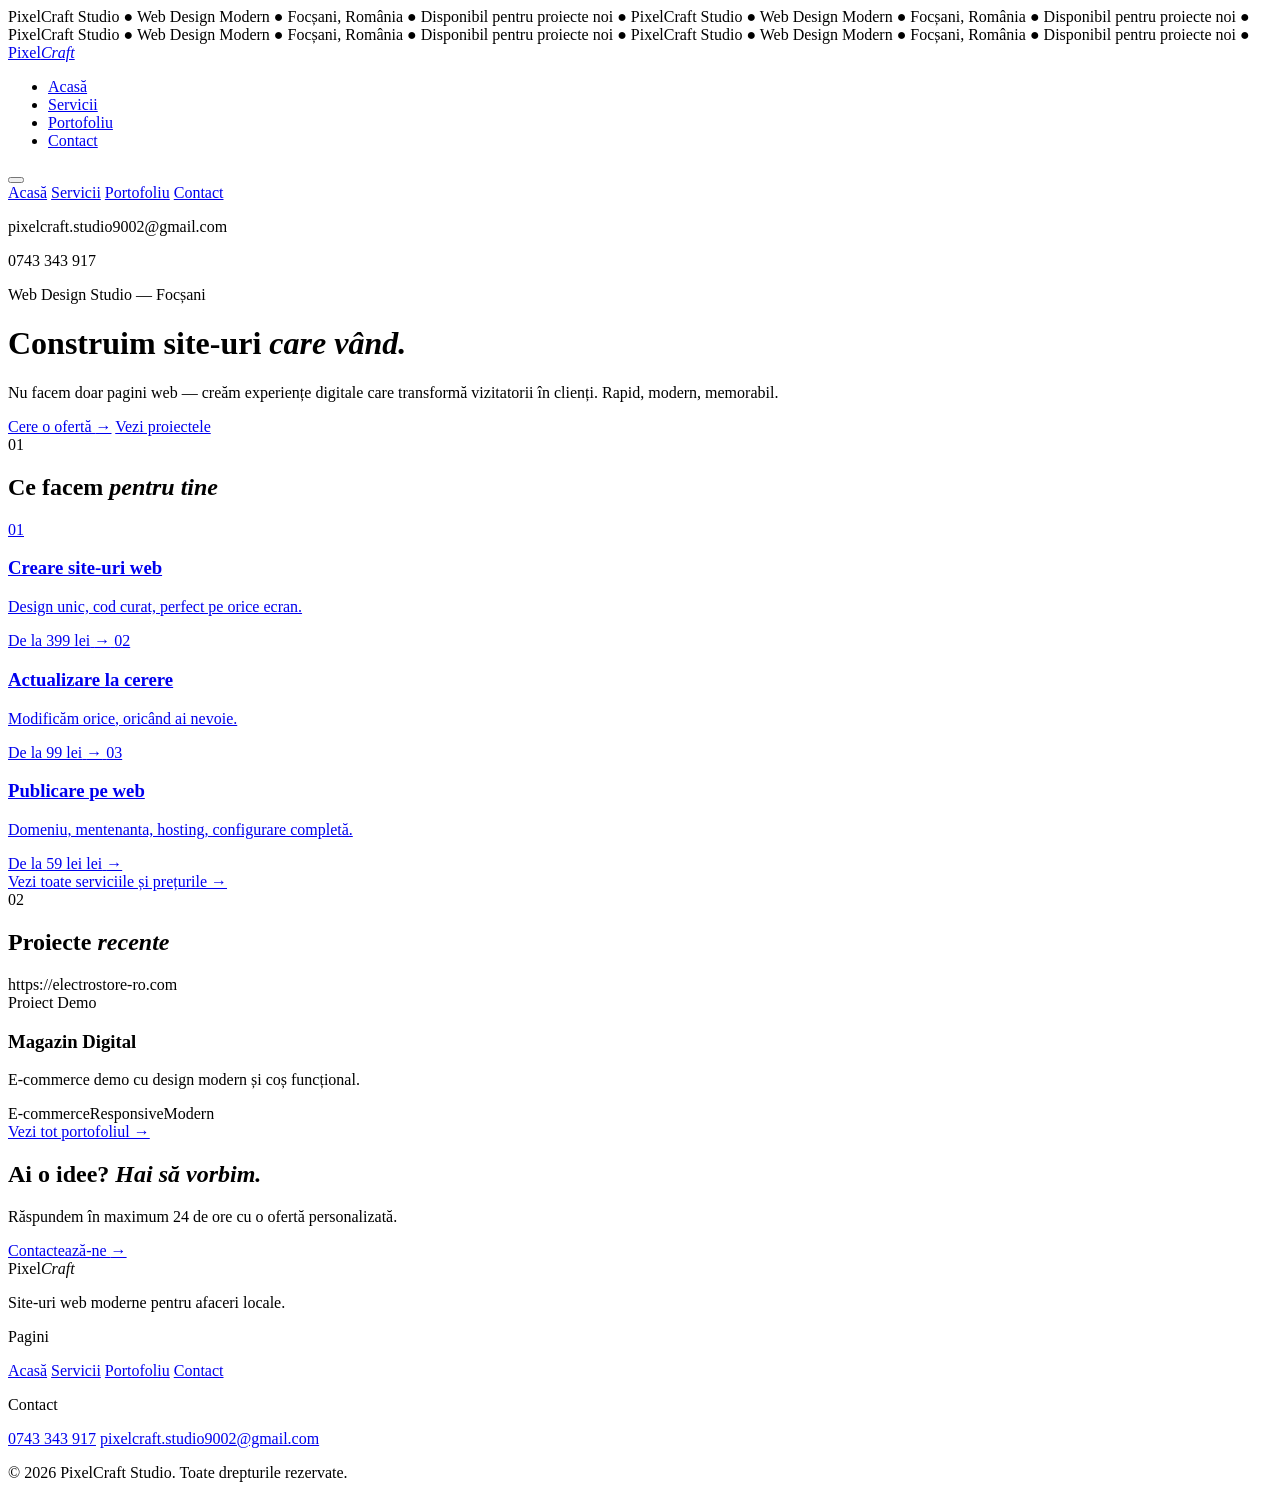
==== index.html @ 50a03dbf "Update index.html" ====
<!DOCTYPE html>
<html lang="ro">
<head>
<meta charset="UTF-8">
<meta name="viewport" content="width=device-width, initial-scale=1.0">
<title>PixelCraft Studio — Site-uri Web Moderne</title>
<link href="https://fonts.googleapis.com/css2?family=Instrument+Serif:ital@0;1&family=Anybody:wght@300;400;500;600;700;800;900&family=JetBrains+Mono:wght@400;500&display=swap" rel="stylesheet">
<link rel="stylesheet" href="style.css">
</head>
<body>

<!-- CURSOR -->
<div class="cursor" id="cursor"></div>

<!-- MARQUEE -->
<div class="marquee-wrap">
  <div class="marquee" id="marquee">
    <span>PixelCraft Studio <b class="dot">●</b> Web Design Modern <b class="dot">●</b> Focșani, România <b class="dot">●</b> Disponibil pentru proiecte noi <b class="dot">●</b></span>
    <span>PixelCraft Studio <b class="dot">●</b> Web Design Modern <b class="dot">●</b> Focșani, România <b class="dot">●</b> Disponibil pentru proiecte noi <b class="dot">●</b></span>
    <span>PixelCraft Studio <b class="dot">●</b> Web Design Modern <b class="dot">●</b> Focșani, România <b class="dot">●</b> Disponibil pentru proiecte noi <b class="dot">●</b></span>
    <span>PixelCraft Studio <b class="dot">●</b> Web Design Modern <b class="dot">●</b> Focșani, România <b class="dot">●</b> Disponibil pentru proiecte noi <b class="dot">●</b></span>
  </div>
</div>

<!-- NAV -->
<nav id="navbar">
  <a href="index.html" class="logo">Pixel<i>Craft</i></a>
  <ul class="nav-links" id="navLinks">
    <li><a href="index.html" class="active">Acasă</a></li>
    <li><a href="servicii.html">Servicii</a></li>
    <li><a href="portofoliu.html">Portofoliu</a></li>
    <li><a href="contact.html" class="cta-link">Contact</a></li>
  </ul>
  <button class="hamburger" id="hamburger" aria-label="Meniu">
    <span></span><span></span><span></span>
  </button>
</nav>

<!-- MOBILE MENU -->
<div class="mobile-menu" id="mobileMenu">
  <div class="mobile-menu-inner">
    <a href="index.html" class="mobile-link active">Acasă</a>
    <a href="servicii.html" class="mobile-link">Servicii</a>
    <a href="portofoliu.html" class="mobile-link">Portofoliu</a>
    <a href="contact.html" class="mobile-link">Contact</a>
    <div class="mobile-menu-footer">
      <p>pixelcraft.studio9002@gmail.com</p>
      <p>0743 343 917</p>
    </div>
  </div>
</div>

<!-- HERO -->
<header class="hero">
  <div class="hero-inner">
    <p class="hero-eyebrow anim">Web Design Studio — Focșani</p>
    <h1 class="hero-title">
      <span class="line"><span class="anim anim-d1">Construim</span></span>
      <span class="line"><span class="anim anim-d2">site-uri <em class="accent-italic">care</em></span></span>
      <span class="line"><span class="anim anim-d3"><em class="accent-italic">vând.</em></span></span>
    </h1>
    <p class="hero-desc anim anim-d4">Nu facem doar pagini web — creăm experiențe digitale care transformă vizitatorii în clienți. Rapid, modern, memorabil.</p>
    <div class="hero-buttons anim anim-d5">
      <a href="contact.html" class="btn-primary">Cere o ofertă <span class="btn-arrow">→</span></a>
      <a href="portofoliu.html" class="btn-outline">Vezi proiectele</a>
    </div>
  </div>

  <div class="hero-shapes">
    <div class="blob blob-1"></div>
    <div class="blob blob-2"></div>
    <div class="blob blob-3"></div>
  </div>
</header>

<!-- SERVICII PREVIEW -->
<section class="home-services">
  <div class="container">
    <div class="section-header anim">
      <span class="section-num">01</span>
      <h2 class="section-title">Ce facem <em class="accent-italic">pentru tine</em></h2>
    </div>

    <div class="services-preview">
      <a href="servicii.html" class="service-preview-card anim">
        <span class="sp-num">01</span>
        <h3 class="sp-name">Creare site-uri web</h3>
        <p class="sp-desc">Design unic, cod curat, perfect pe orice ecran.</p>
        <span class="sp-price">De la 399 lei</span>
        <span class="sp-arrow">→</span>
      </a>
      <a href="servicii.html" class="service-preview-card anim anim-delay-1">
        <span class="sp-num">02</span>
        <h3 class="sp-name">Actualizare la cerere</h3>
        <p class="sp-desc">Modificăm orice, oricând ai nevoie.</p>
        <span class="sp-price">De la 99 lei</span>
        <span class="sp-arrow">→</span>
      </a>
      <a href="servicii.html" class="service-preview-card anim anim-delay-2">
        <span class="sp-num">03</span>
        <h3 class="sp-name">Publicare pe web</h3>
        <p class="sp-desc">Domeniu, mentenanta, hosting, configurare completă.</p>
        <span class="sp-price">De la 59 lei lei</span>
        <span class="sp-arrow">→</span>
      </a>
    </div>

    <div class="section-cta anim">
      <a href="servicii.html" class="link-arrow">Vezi toate serviciile și prețurile →</a>
    </div>
  </div>
</section>

<!-- PORTOFOLIU PREVIEW -->
<section class="home-portfolio">
  <div class="container">
    <div class="section-header anim">
      <span class="section-num">02</span>
      <h2 class="section-title">Proiecte <em class="accent-italic">recente</em></h2>
    </div>

    <div class="portfolio-preview anim">
      <div class="pp-card">
        <div class="pp-visual">
          <div class="pp-browser">
            <div class="pp-browser-bar">
              <span class="pp-dot"></span><span class="pp-dot"></span><span class="pp-dot"></span>
              <span class="pp-url">https://electrostore-ro.com</span>
            </div>
            <div class="pp-browser-body">
              <div class="pp-line pp-line-accent"></div>
              <div class="pp-line pp-line-80"></div>
              <div class="pp-line pp-line-60"></div>
              <div class="pp-blocks">
                <div class="pp-block"></div>
                <div class="pp-block"></div>
              </div>
            </div>
          </div>
        </div>
        <div class="pp-info">
          <span class="pp-label">Proiect Demo</span>
          <h3 class="pp-name">Magazin Digital</h3>
          <p class="pp-desc">E-commerce demo cu design modern și coș funcțional.</p>
          <div class="pp-tags">
            <span>E-commerce</span><span>Responsive</span><span>Modern</span>
          </div>
        </div>
      </div>
    </div>

    <div class="section-cta anim">
      <a href="portofoliu.html" class="link-arrow">Vezi tot portofoliul →</a>
    </div>
  </div>
</section>

<!-- CTA BAND -->
<section class="cta-band">
  <div class="container">
    <div class="cta-content anim">
      <h2 class="cta-title">Ai o idee? <em class="accent-italic">Hai să vorbim.</em></h2>
      <p class="cta-desc">Răspundem în maximum 24 de ore cu o ofertă personalizată.</p>
      <a href="contact.html" class="btn-primary btn-light">Contactează-ne <span class="btn-arrow">→</span></a>
    </div>
  </div>
</section>

<!-- FOOTER -->
<footer class="site-footer">
  <div class="container footer-grid">
    <div class="footer-brand">
      <span class="logo">Pixel<i>Craft</i></span>
      <p class="footer-tagline">Site-uri web moderne pentru afaceri locale.</p>
    </div>
    <div class="footer-nav">
      <p class="footer-heading">Pagini</p>
      <a href="index.html">Acasă</a>
      <a href="servicii.html">Servicii</a>
      <a href="portofoliu.html">Portofoliu</a>
      <a href="contact.html">Contact</a>
    </div>
    <div class="footer-contact">
      <p class="footer-heading">Contact</p>
      <a href="tel:0743343917">0743 343 917</a>
      <a href="mailto:pixelcraft.studio9002@gmail.com">pixelcraft.studio9002@gmail.com</a>
    </div>
  </div>
  <div class="container footer-bottom">
    <p>© 2026 PixelCraft Studio. Toate drepturile rezervate.</p>
  </div>
</footer>

<script src="main.js"></script>
</body>
</html>
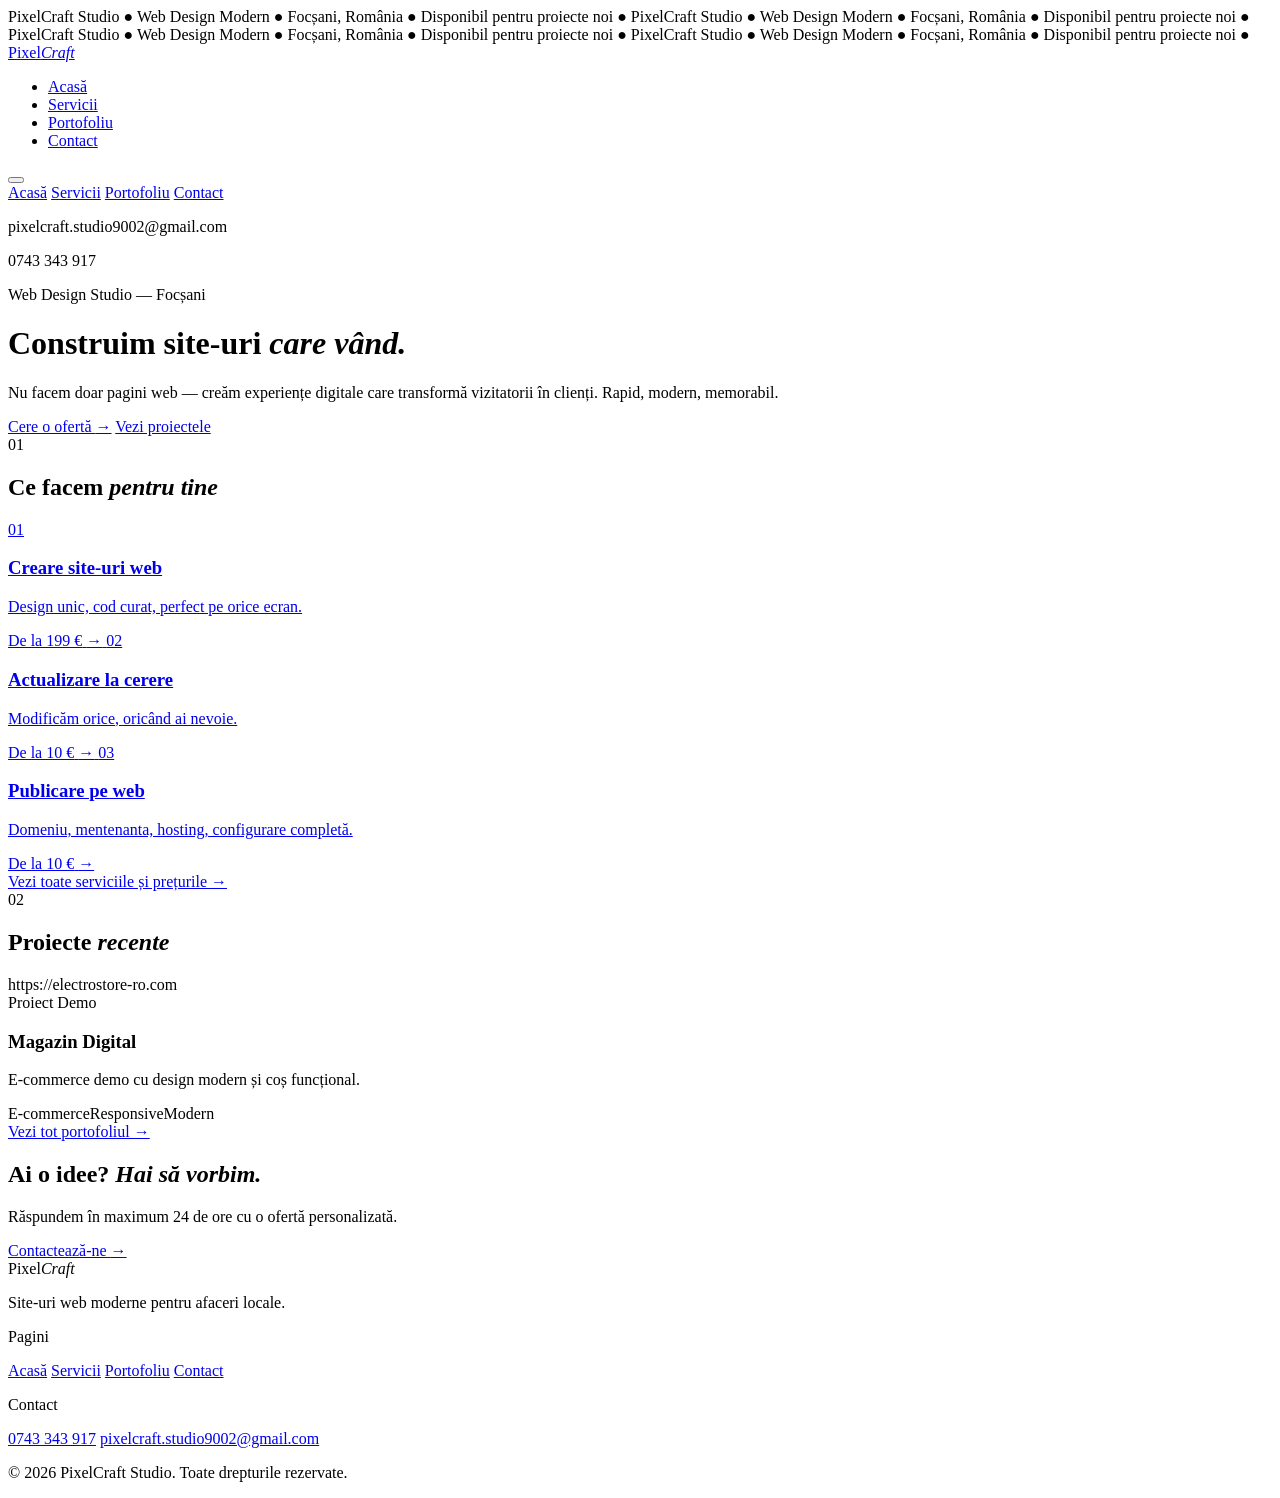
==== commit 1e42700b: "Update index.html" ====
--- a/index.html
+++ b/index.html
@@ -86,21 +86,21 @@
         <span class="sp-num">01</span>
         <h3 class="sp-name">Creare site-uri web</h3>
         <p class="sp-desc">Design unic, cod curat, perfect pe orice ecran.</p>
-        <span class="sp-price">De la 399 lei</span>
+        <span class="sp-price">De la 199 €</span>
         <span class="sp-arrow">→</span>
       </a>
       <a href="servicii.html" class="service-preview-card anim anim-delay-1">
         <span class="sp-num">02</span>
         <h3 class="sp-name">Actualizare la cerere</h3>
         <p class="sp-desc">Modificăm orice, oricând ai nevoie.</p>
-        <span class="sp-price">De la 99 lei</span>
+        <span class="sp-price">De la 10 €</span>
         <span class="sp-arrow">→</span>
       </a>
       <a href="servicii.html" class="service-preview-card anim anim-delay-2">
         <span class="sp-num">03</span>
         <h3 class="sp-name">Publicare pe web</h3>
         <p class="sp-desc">Domeniu, mentenanta, hosting, configurare completă.</p>
-        <span class="sp-price">De la 59 lei lei</span>
+        <span class="sp-price">De la 10 €</span>
         <span class="sp-arrow">→</span>
       </a>
     </div>
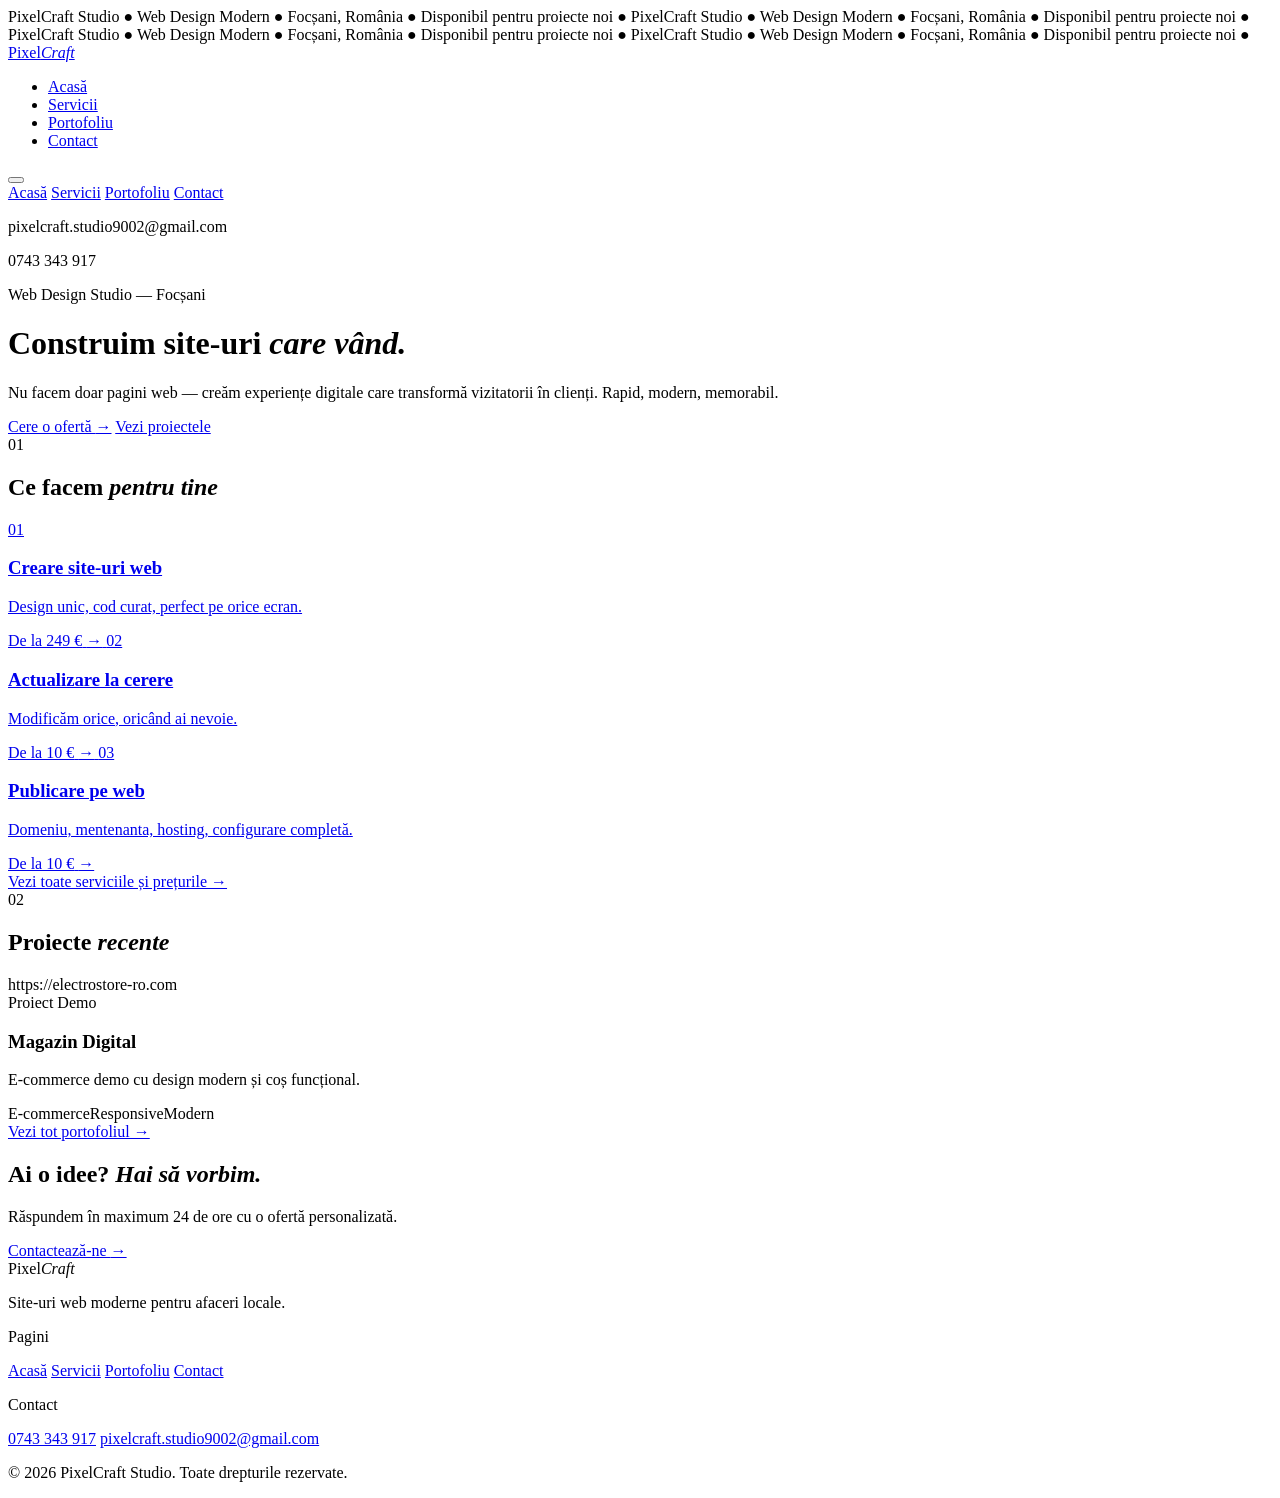
==== commit a196fd19: "Update index.html" ====
--- a/index.html
+++ b/index.html
@@ -86,7 +86,7 @@
         <span class="sp-num">01</span>
         <h3 class="sp-name">Creare site-uri web</h3>
         <p class="sp-desc">Design unic, cod curat, perfect pe orice ecran.</p>
-        <span class="sp-price">De la 199 €</span>
+        <span class="sp-price">De la 249 €</span>
         <span class="sp-arrow">→</span>
       </a>
       <a href="servicii.html" class="service-preview-card anim anim-delay-1">
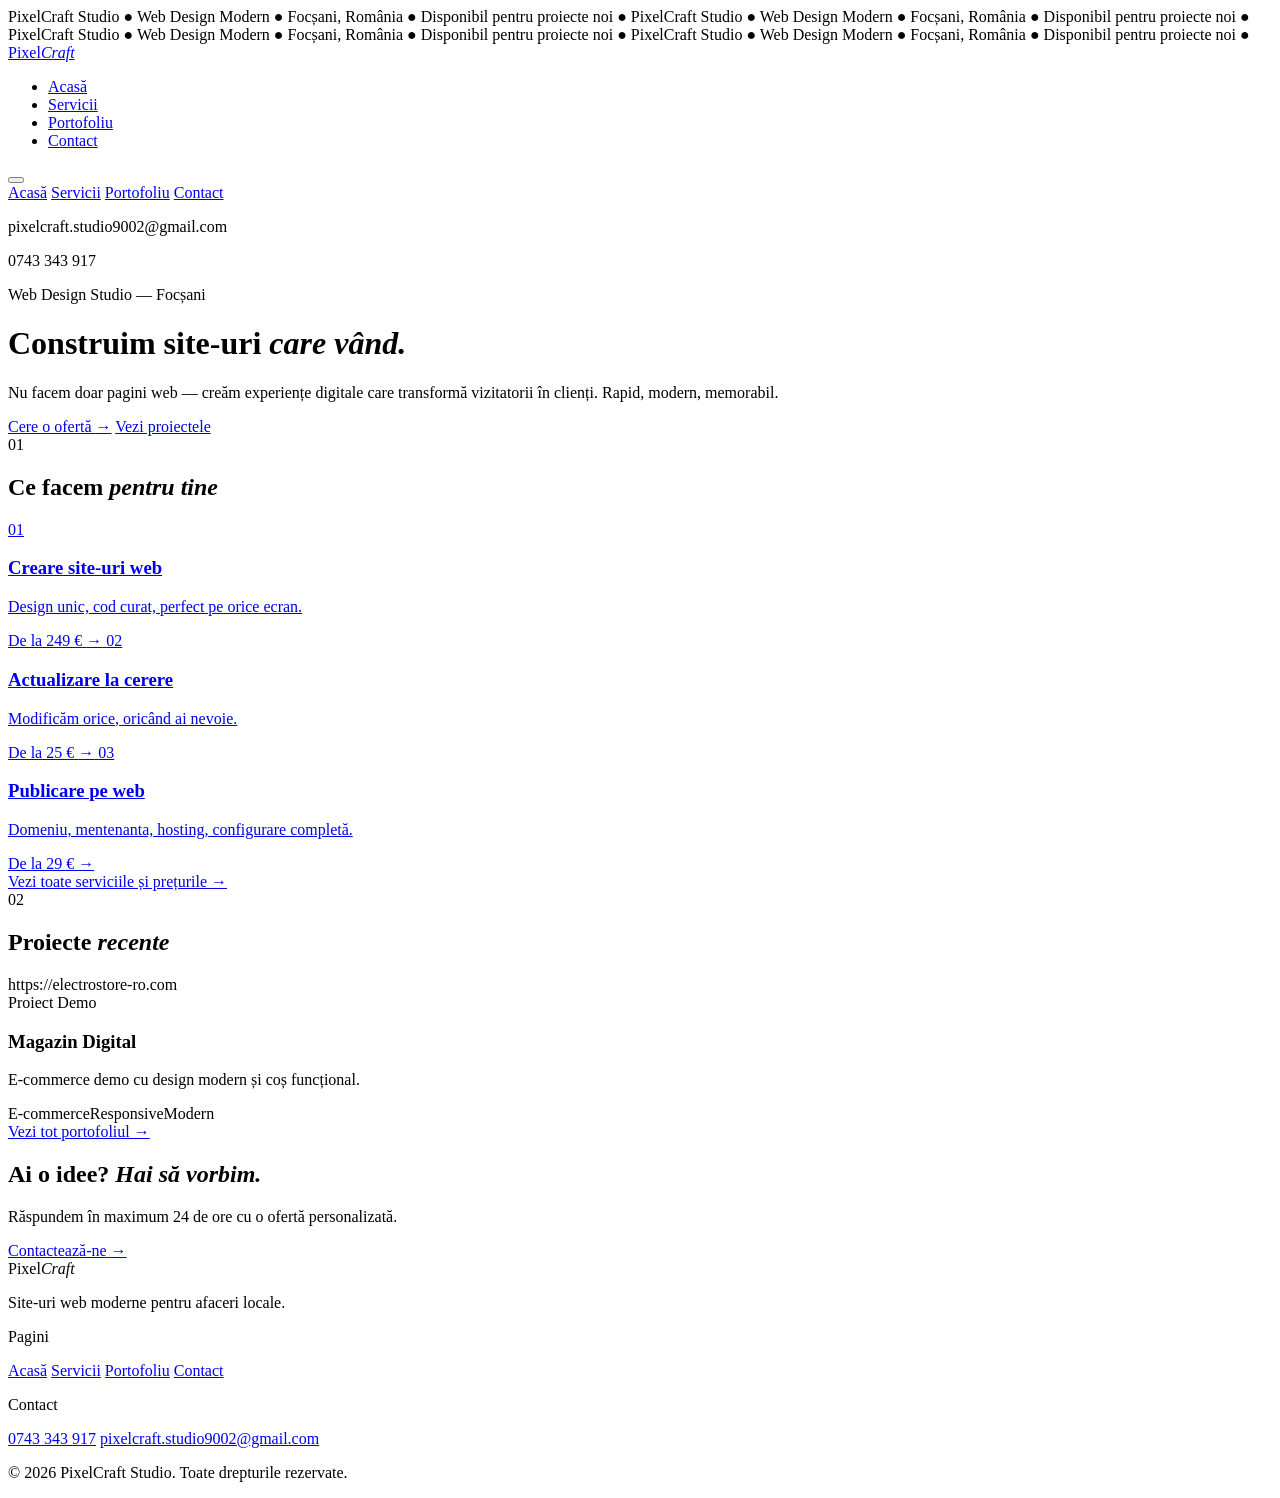
==== commit 146f9643: "Update index.html" ====
--- a/index.html
+++ b/index.html
@@ -93,14 +93,14 @@
         <span class="sp-num">02</span>
         <h3 class="sp-name">Actualizare la cerere</h3>
         <p class="sp-desc">Modificăm orice, oricând ai nevoie.</p>
-        <span class="sp-price">De la 10 €</span>
+        <span class="sp-price">De la 25 €</span>
         <span class="sp-arrow">→</span>
       </a>
       <a href="servicii.html" class="service-preview-card anim anim-delay-2">
         <span class="sp-num">03</span>
         <h3 class="sp-name">Publicare pe web</h3>
         <p class="sp-desc">Domeniu, mentenanta, hosting, configurare completă.</p>
-        <span class="sp-price">De la 10 €</span>
+        <span class="sp-price">De la 29 €</span>
         <span class="sp-arrow">→</span>
       </a>
     </div>
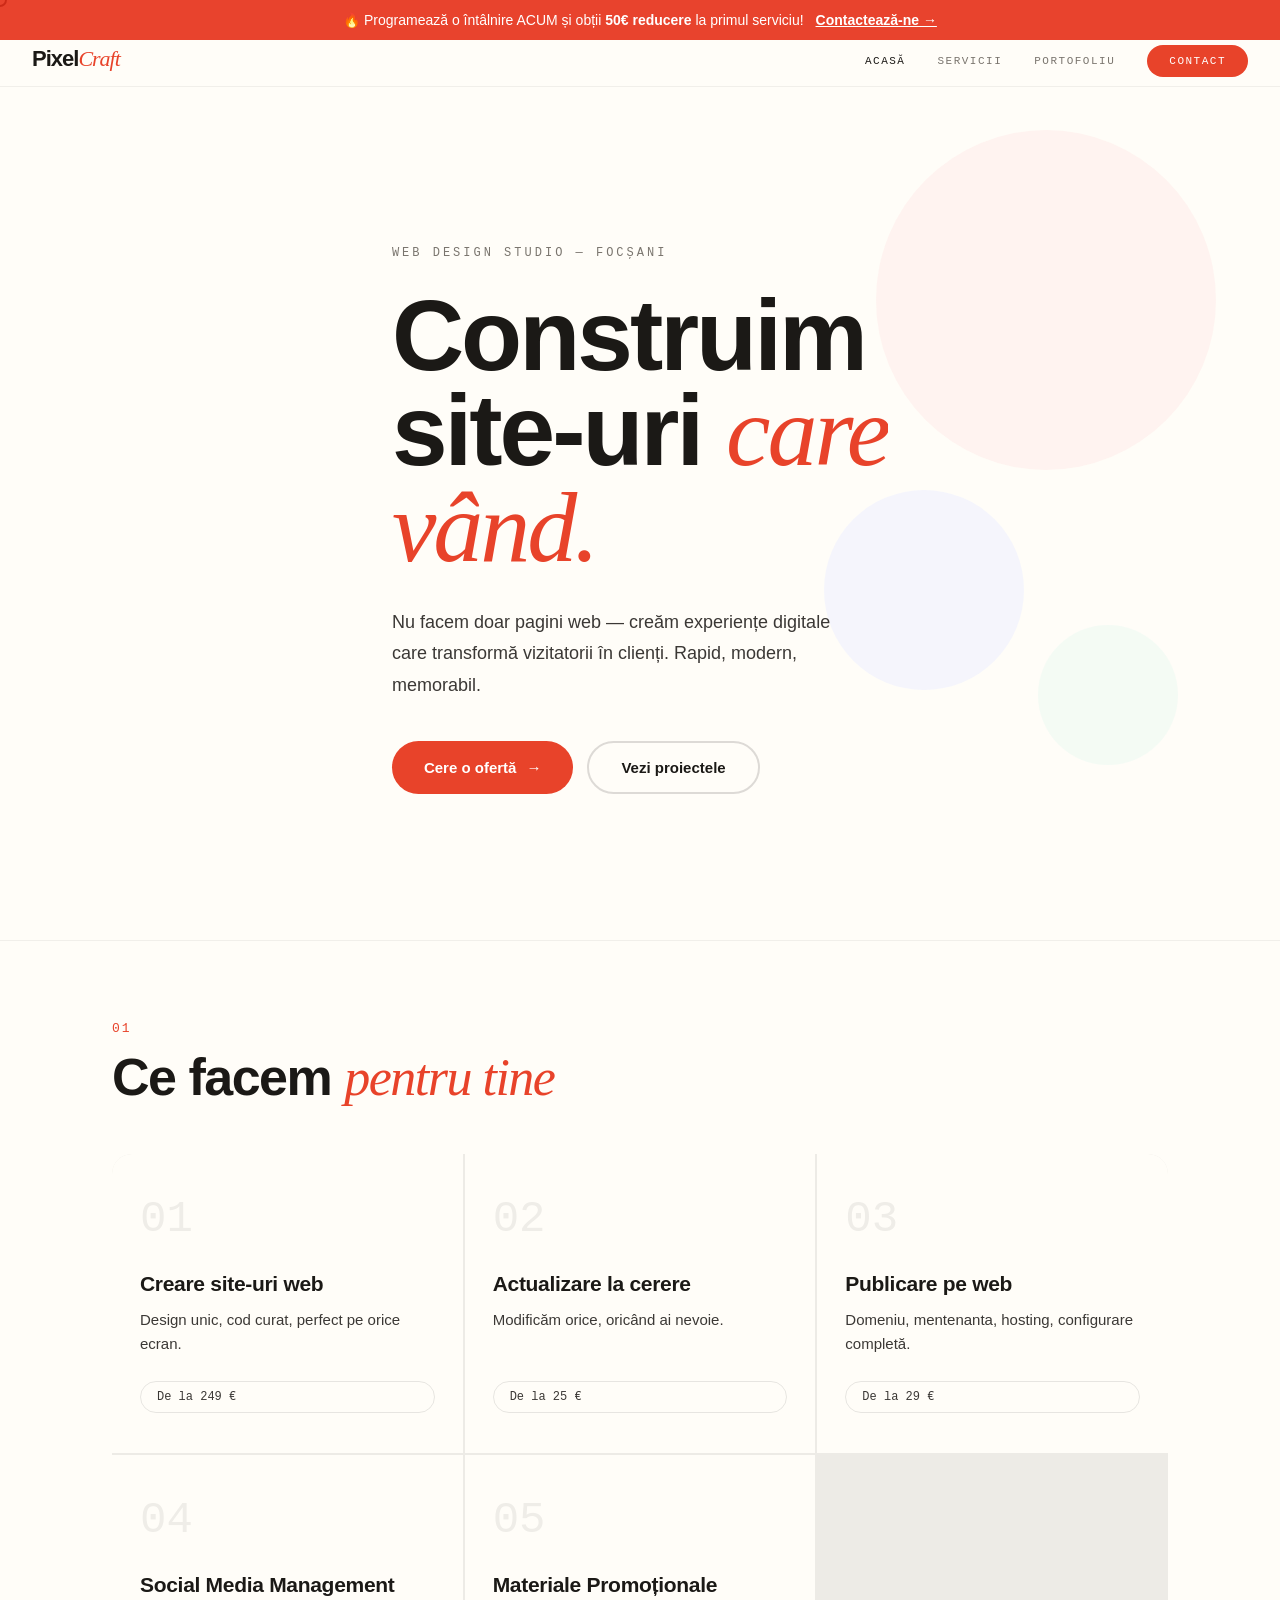
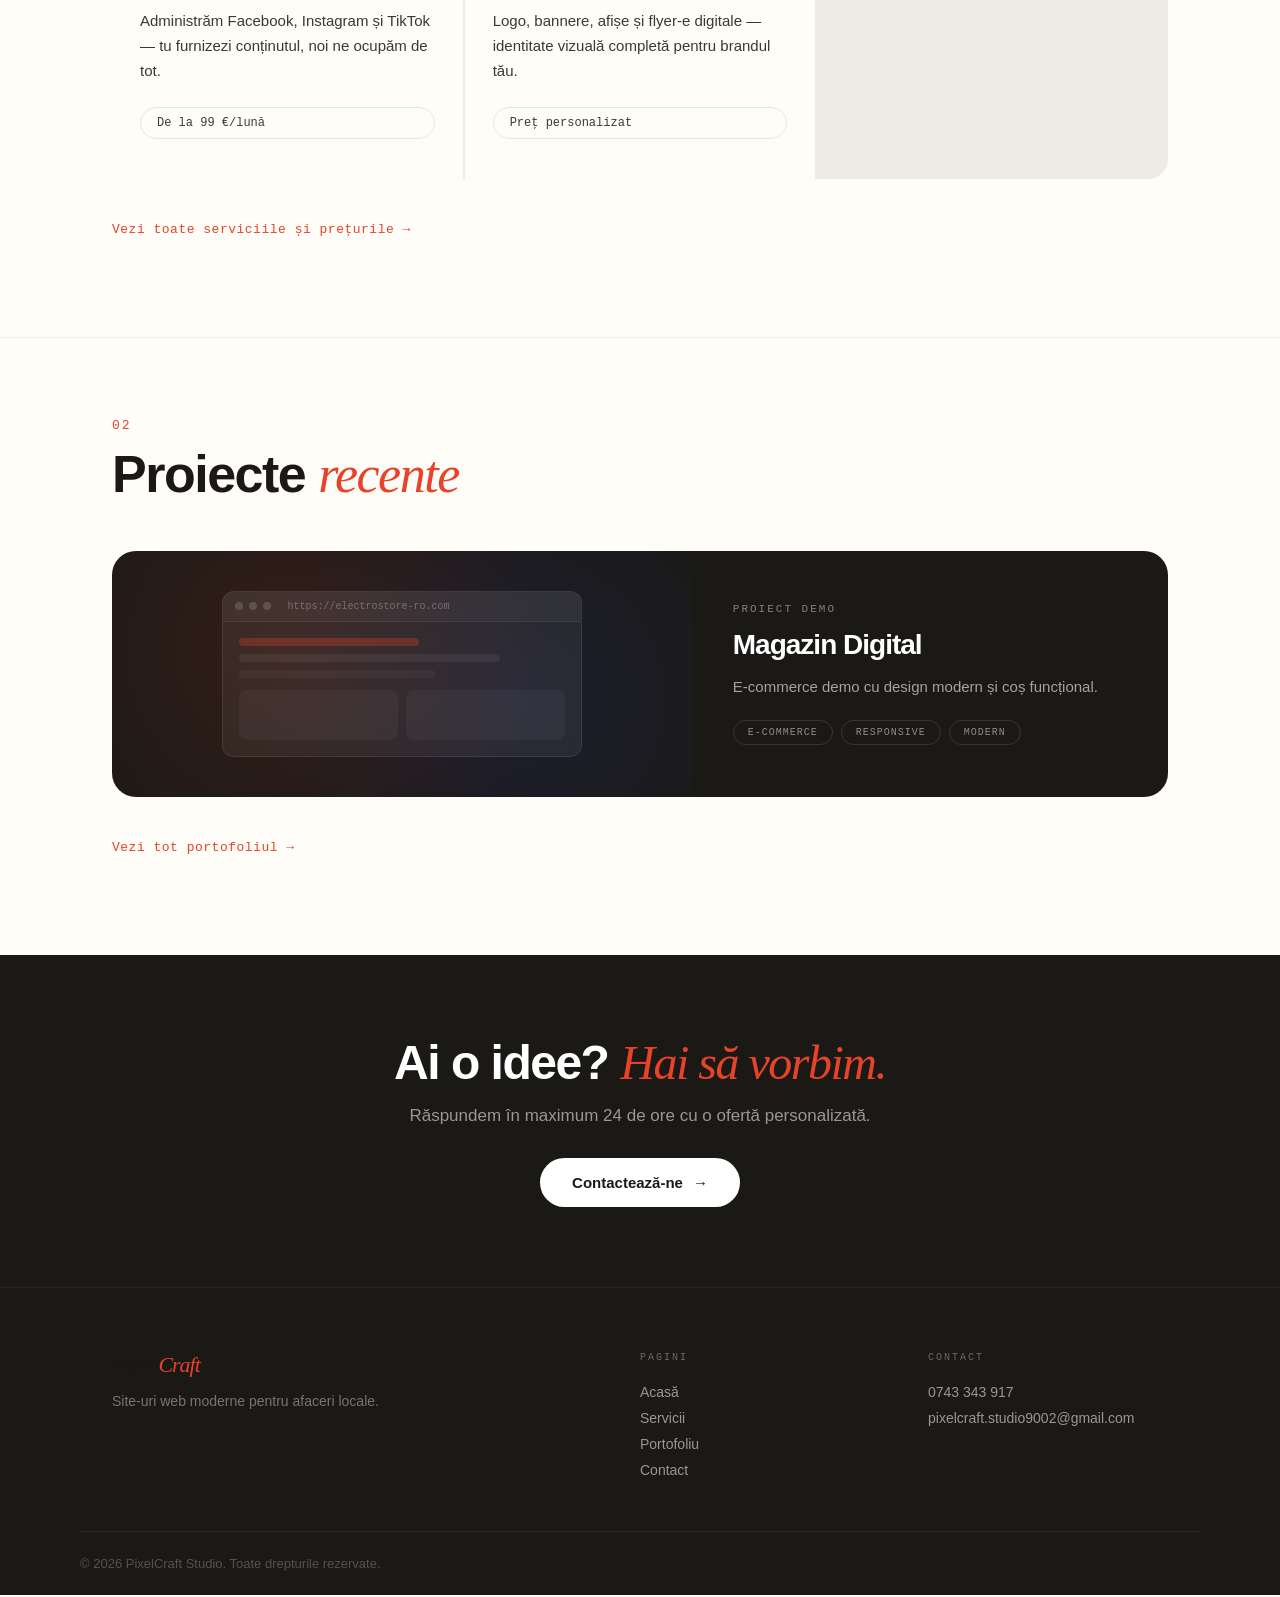
==== commit 0e7e9681: "Add files via upload" ====
--- a/index.html
+++ b/index.html
@@ -8,6 +8,11 @@
 <link rel="stylesheet" href="style.css">
 </head>
 <body>
+
+<div class="promo-banner">
+  🔥 Programează o întâlnire ACUM și obții <strong>50€ reducere</strong> la primul serviciu!
+  <a href="contact.html">Contactează-ne →</a>
+</div>
 
 <!-- CURSOR -->
 <div class="cursor" id="cursor"></div>
@@ -101,6 +106,20 @@
         <h3 class="sp-name">Publicare pe web</h3>
         <p class="sp-desc">Domeniu, mentenanta, hosting, configurare completă.</p>
         <span class="sp-price">De la 29 €</span>
+        <span class="sp-arrow">→</span>
+      </a>
+      <a href="servicii.html" class="service-preview-card anim anim-delay-3">
+        <span class="sp-num">04</span>
+        <h3 class="sp-name">Social Media Management</h3>
+        <p class="sp-desc">Administrăm Facebook, Instagram și TikTok — tu furnizezi conținutul, noi ne ocupăm de tot.</p>
+        <span class="sp-price">De la 99 €/lună</span>
+        <span class="sp-arrow">→</span>
+      </a>
+      <a href="servicii.html" class="service-preview-card anim anim-delay-4">
+        <span class="sp-num">05</span>
+        <h3 class="sp-name">Materiale Promoționale</h3>
+        <p class="sp-desc">Logo, bannere, afișe și flyer-e digitale — identitate vizuală completă pentru brandul tău.</p>
+        <span class="sp-price">Preț personalizat</span>
         <span class="sp-arrow">→</span>
       </a>
     </div>
@@ -193,4 +212,4 @@
 
 <script src="main.js"></script>
 </body>
-</html>
+</html>
--- a/style.css
+++ b/style.css
@@ -0,0 +1,945 @@
+/* ===========================
+   PIXELCRAFT STUDIO — STYLES
+   =========================== */
+
+:root {
+  --cream: #FFFDF8;
+  --sand: #F5F1EA;
+  --ink: #1B1916;
+  --ink-body: #3B3835;
+  --ink-muted: #7A756E;
+  --pop: #E8432A;
+  --pop-dark: #C5331C;
+  --pop-soft: #FFF0ED;
+  --blue: #2B4AFF;
+  --blue-soft: #EEF1FF;
+  --green: #1A9E5C;
+  --green-soft: #EAFAF2;
+  --font-display: 'Anybody', sans-serif;
+  --font-serif: 'Instrument Serif', serif;
+  --font-mono: 'JetBrains Mono', monospace;
+}
+
+* { margin: 0; padding: 0; box-sizing: border-box; }
+html { scroll-behavior: smooth; }
+
+body {
+  font-family: var(--font-display);
+  background: var(--cream);
+  color: var(--ink);
+  overflow-x: hidden;
+  cursor: none;
+  -webkit-font-smoothing: antialiased;
+}
+
+.container {
+  max-width: 1120px;
+  margin: 0 auto;
+  padding: 0 32px;
+}
+
+/* ============ CURSOR ============ */
+.cursor {
+  width: 14px; height: 14px;
+  border: 2px solid var(--ink);
+  border-radius: 50%;
+  position: fixed; top: 0; left: 0;
+  pointer-events: none; z-index: 9999;
+  transition: width 0.25s, height 0.25s, margin 0.25s, background 0.25s, border-color 0.25s;
+  margin-left: -7px; margin-top: -7px;
+  mix-blend-mode: difference;
+}
+.cursor.hover {
+  width: 44px; height: 44px;
+  margin-left: -22px; margin-top: -22px;
+  background: #fff; border-color: #fff;
+}
+
+/* ============ MARQUEE ============ */
+.marquee-wrap {
+  background: var(--ink);
+  overflow: hidden;
+  padding: 9px 0;
+  position: fixed; top: 0; left: 0; right: 0;
+  z-index: 200;
+}
+.marquee {
+  display: flex; gap: 48px;
+  animation: ticker 22s linear infinite;
+  white-space: nowrap; width: max-content;
+}
+.marquee span {
+  font-family: var(--font-mono);
+  font-size: 11px;
+  letter-spacing: 1.5px;
+  text-transform: uppercase;
+  color: rgba(255,255,255,0.55);
+}
+.marquee .dot { color: var(--pop); margin: 0 6px; }
+@keyframes ticker {
+  0% { transform: translateX(0); }
+  100% { transform: translateX(-50%); }
+}
+
+/* ============ NAV ============ */
+nav {
+  position: fixed;
+  top: 32px; left: 0; right: 0;
+  z-index: 150;
+  padding: 14px 32px;
+  display: flex; align-items: center; justify-content: space-between;
+  background: rgba(255,253,248,0.8);
+  backdrop-filter: blur(20px);
+  -webkit-backdrop-filter: blur(20px);
+  border-bottom: 1px solid rgba(27,25,22,0.06);
+}
+.logo {
+  font-family: var(--font-display);
+  font-weight: 900; font-size: 22px;
+  text-decoration: none; color: var(--ink);
+  letter-spacing: -1px;
+}
+.logo i {
+  font-family: var(--font-serif);
+  font-style: italic; color: var(--pop); font-weight: 400;
+}
+.nav-links {
+  display: flex; gap: 32px; list-style: none; align-items: center;
+}
+.nav-links a {
+  font-family: var(--font-mono);
+  font-size: 11px; text-transform: uppercase;
+  letter-spacing: 1.5px; color: var(--ink-muted);
+  text-decoration: none; transition: color 0.3s;
+  font-weight: 500;
+}
+.nav-links a:hover, .nav-links a.active { color: var(--ink); }
+.nav-links .cta-link {
+  background: var(--pop); color: #fff !important;
+  padding: 10px 22px; border-radius: 100px;
+  transition: all 0.3s;
+}
+.nav-links .cta-link:hover { background: var(--pop-dark); transform: scale(1.04); }
+
+.hamburger {
+  display: none; background: none; border: none;
+  cursor: pointer; padding: 4px; z-index: 210;
+}
+.hamburger span {
+  display: block; width: 26px; height: 2px;
+  background: var(--ink); margin: 6px 0;
+  transition: all 0.3s; border-radius: 2px;
+}
+.hamburger.open span:nth-child(1) { transform: rotate(45deg) translate(5px, 6px); }
+.hamburger.open span:nth-child(2) { opacity: 0; }
+.hamburger.open span:nth-child(3) { transform: rotate(-45deg) translate(5px, -6px); }
+
+/* ============ MOBILE MENU ============ */
+.mobile-menu {
+  position: fixed; inset: 0;
+  background: var(--cream);
+  z-index: 190;
+  display: flex; align-items: center; justify-content: center;
+  opacity: 0; pointer-events: none;
+  transition: opacity 0.4s;
+}
+.mobile-menu.open { opacity: 1; pointer-events: all; }
+.mobile-menu-inner { text-align: center; }
+.mobile-link {
+  display: block;
+  font-family: var(--font-display);
+  font-weight: 800; font-size: 36px;
+  letter-spacing: -1px;
+  color: var(--ink); text-decoration: none;
+  padding: 14px 0;
+  transition: color 0.3s;
+}
+.mobile-link:hover, .mobile-link.active { color: var(--pop); }
+.mobile-menu-footer {
+  margin-top: 40px;
+  font-family: var(--font-mono);
+  font-size: 12px; color: var(--ink-muted);
+  line-height: 2;
+}
+
+/* ============ TYPOGRAPHY ============ */
+.accent-italic {
+  font-family: var(--font-serif);
+  font-style: italic; font-weight: 400;
+  color: var(--pop);
+}
+.section-num {
+  font-family: var(--font-mono);
+  font-size: 13px; color: var(--pop);
+  letter-spacing: 2px; margin-bottom: 14px;
+  display: block;
+}
+.section-title {
+  font-family: var(--font-display);
+  font-weight: 800;
+  font-size: clamp(32px, 4.5vw, 52px);
+  letter-spacing: -1.5px; line-height: 1.05;
+  color: var(--ink);
+}
+.section-header { margin-bottom: 48px; }
+
+/* ============ BUTTONS ============ */
+.btn-primary {
+  display: inline-flex; align-items: center; gap: 10px;
+  background: var(--pop); color: #fff;
+  font-family: var(--font-display);
+  font-size: 15px; font-weight: 600;
+  padding: 16px 32px; border-radius: 100px;
+  text-decoration: none; border: none; cursor: pointer;
+  transition: all 0.35s cubic-bezier(0.16,1,0.3,1);
+}
+.btn-primary:hover {
+  background: var(--pop-dark);
+  transform: translateY(-2px);
+  box-shadow: 0 10px 30px rgba(232,67,42,0.25);
+}
+.btn-arrow { transition: transform 0.3s; }
+.btn-primary:hover .btn-arrow { transform: translateX(4px); }
+
+.btn-outline {
+  display: inline-flex; align-items: center; gap: 10px;
+  background: transparent; color: var(--ink);
+  font-family: var(--font-display);
+  font-size: 15px; font-weight: 600;
+  padding: 16px 32px; border-radius: 100px;
+  text-decoration: none;
+  border: 2px solid rgba(27,25,22,0.15);
+  transition: all 0.35s;
+}
+.btn-outline:hover {
+  border-color: var(--ink);
+  transform: translateY(-2px);
+}
+
+.btn-light {
+  background: #fff; color: var(--ink);
+}
+.btn-light:hover {
+  background: var(--sand);
+  box-shadow: 0 10px 30px rgba(0,0,0,0.1);
+}
+
+.link-arrow {
+  font-family: var(--font-mono);
+  font-size: 13px; letter-spacing: 0.5px;
+  color: var(--pop); text-decoration: none;
+  font-weight: 500;
+  transition: letter-spacing 0.3s;
+}
+.link-arrow:hover { letter-spacing: 1.5px; }
+
+.section-cta { margin-top: 40px; }
+
+/* ============ HERO ============ */
+.hero {
+  min-height: 100vh;
+  display: flex; align-items: center;
+  padding: 140px 0 80px;
+  position: relative; overflow: hidden;
+}
+.hero-inner {
+  max-width: 1120px; margin: 0 auto;
+  padding: 0 32px; position: relative; z-index: 2;
+}
+.hero-eyebrow {
+  font-family: var(--font-mono);
+  font-size: 12px; letter-spacing: 3px;
+  text-transform: uppercase;
+  color: var(--ink-muted); margin-bottom: 28px;
+}
+.hero-title {
+  font-family: var(--font-display);
+  font-weight: 900;
+  font-size: clamp(48px, 8vw, 100px);
+  line-height: 0.95; letter-spacing: -3px;
+  margin-bottom: 32px; color: var(--ink);
+}
+.hero-title .line {
+  display: block; overflow: hidden;
+}
+.hero-title .line span {
+  display: inline-block;
+}
+.hero-desc {
+  font-size: 18px; color: var(--ink-body);
+  max-width: 460px; line-height: 1.75;
+  font-weight: 400; margin-bottom: 40px;
+}
+.hero-buttons { display: flex; gap: 14px; flex-wrap: wrap; }
+
+.hero-shapes {
+  position: absolute; inset: 0; z-index: 1;
+  pointer-events: none;
+}
+.blob {
+  position: absolute; border-radius: 50%;
+  animation: morph 10s ease-in-out infinite;
+}
+.blob-1 {
+  width: 340px; height: 340px;
+  background: var(--pop-soft);
+  top: 10%; right: 5%;
+  opacity: 0.7;
+}
+.blob-2 {
+  width: 200px; height: 200px;
+  background: var(--blue-soft);
+  top: 50%; right: 20%;
+  animation-delay: -3s; opacity: 0.6;
+}
+.blob-3 {
+  width: 140px; height: 140px;
+  background: var(--green-soft);
+  top: 65%; right: 8%;
+  animation-delay: -6s; opacity: 0.5;
+}
+@keyframes morph {
+  0%, 100% { border-radius: 60% 40% 30% 70% / 60% 30% 70% 40%; }
+  33% { border-radius: 30% 60% 70% 40% / 50% 60% 30% 60%; }
+  66% { border-radius: 50% 60% 30% 60% / 30% 40% 70% 60%; }
+}
+
+/* ============ HOME SERVICES ============ */
+.home-services {
+  padding: 80px 0 100px;
+  border-top: 1px solid rgba(27,25,22,0.06);
+}
+.services-preview {
+  display: grid; grid-template-columns: repeat(3, 1fr);
+  gap: 2px; background: rgba(27,25,22,0.08);
+  border-radius: 20px; overflow: hidden;
+}
+.service-preview-card {
+  background: var(--cream);
+  padding: 40px 28px;
+  text-decoration: none; color: var(--ink);
+  position: relative; overflow: hidden;
+  transition: all 0.5s cubic-bezier(0.16,1,0.3,1);
+  display: flex; flex-direction: column;
+}
+.service-preview-card::before {
+  content: ''; position: absolute; inset: 0;
+  background: var(--ink);
+  transform: translateY(101%);
+  transition: transform 0.5s cubic-bezier(0.16,1,0.3,1);
+  z-index: 0;
+}
+.service-preview-card:hover::before { transform: translateY(0); }
+.service-preview-card > * { position: relative; z-index: 1; }
+.service-preview-card:hover { color: #fff; }
+.service-preview-card:hover .sp-num { color: var(--pop); }
+.service-preview-card:hover .sp-desc { color: rgba(255,255,255,0.6); }
+.service-preview-card:hover .sp-price { background: rgba(255,255,255,0.1); color: #fff; border-color: rgba(255,255,255,0.2); }
+.service-preview-card:hover .sp-arrow { opacity: 1; transform: translateX(0); }
+
+.sp-num {
+  font-family: var(--font-mono);
+  font-size: 44px; font-weight: 500;
+  color: rgba(27,25,22,0.07);
+  margin-bottom: 28px; transition: color 0.5s;
+}
+.sp-name {
+  font-family: var(--font-display);
+  font-size: 21px; font-weight: 700;
+  letter-spacing: -0.3px; margin-bottom: 12px;
+}
+.sp-desc {
+  font-size: 15px; color: var(--ink-body);
+  line-height: 1.65; font-weight: 400;
+  margin-bottom: 24px; transition: color 0.5s;
+  flex: 1;
+}
+.sp-price {
+  display: inline-block;
+  font-family: var(--font-mono);
+  font-size: 12px; font-weight: 500;
+  padding: 8px 16px;
+  border: 1px solid rgba(27,25,22,0.1);
+  border-radius: 100px;
+  color: var(--ink-body);
+  transition: all 0.5s;
+}
+.sp-arrow {
+  position: absolute;
+  bottom: 40px; right: 28px;
+  font-size: 22px; color: var(--pop);
+  opacity: 0; transform: translateX(-10px);
+  transition: all 0.4s;
+}
+
+/* ============ HOME PORTFOLIO ============ */
+.home-portfolio {
+  padding: 80px 0 100px;
+  border-top: 1px solid rgba(27,25,22,0.06);
+}
+.portfolio-preview { margin-top: 0; }
+.pp-card {
+  display: grid; grid-template-columns: 1.1fr 0.9fr;
+  background: var(--ink); border-radius: 24px;
+  overflow: hidden;
+  transition: transform 0.5s cubic-bezier(0.16,1,0.3,1);
+}
+.pp-card:hover { transform: scale(0.99); }
+
+.pp-visual {
+  padding: 40px; display: flex;
+  align-items: center; justify-content: center;
+  position: relative;
+  background:
+    radial-gradient(circle at 30% 40%, rgba(232,67,42,0.12) 0%, transparent 60%),
+    radial-gradient(circle at 70% 60%, rgba(43,74,255,0.1) 0%, transparent 60%);
+}
+.pp-browser {
+  width: 100%; max-width: 360px;
+  background: rgba(255,255,255,0.06);
+  border: 1px solid rgba(255,255,255,0.08);
+  border-radius: 12px; overflow: hidden;
+}
+.pp-browser-bar {
+  height: 30px;
+  background: rgba(255,255,255,0.04);
+  display: flex; align-items: center;
+  gap: 6px; padding: 0 12px;
+  border-bottom: 1px solid rgba(255,255,255,0.06);
+}
+.pp-dot {
+  width: 8px; height: 8px;
+  border-radius: 50%;
+  background: rgba(255,255,255,0.15);
+}
+.pp-url {
+  font-family: var(--font-mono);
+  font-size: 10px; color: rgba(255,255,255,0.3);
+  margin-left: 10px;
+}
+.pp-browser-body { padding: 16px; }
+.pp-line {
+  height: 8px; border-radius: 100px;
+  margin-bottom: 8px;
+}
+.pp-line-accent { width: 55%; background: rgba(232,67,42,0.3); }
+.pp-line-80 { width: 80%; background: rgba(255,255,255,0.06); }
+.pp-line-60 { width: 60%; background: rgba(255,255,255,0.04); }
+.pp-blocks {
+  display: grid; grid-template-columns: 1fr 1fr;
+  gap: 8px; margin-top: 12px;
+}
+.pp-block {
+  height: 50px; border-radius: 8px;
+  background: rgba(255,255,255,0.04);
+}
+
+.pp-info {
+  padding: 48px 40px;
+  display: flex; flex-direction: column;
+  justify-content: center; color: #fff;
+}
+.pp-label {
+  font-family: var(--font-mono);
+  font-size: 11px; letter-spacing: 2px;
+  text-transform: uppercase;
+  color: rgba(255,255,255,0.45);
+  margin-bottom: 14px;
+}
+.pp-name {
+  font-family: var(--font-display);
+  font-size: 28px; font-weight: 700;
+  letter-spacing: -1px; margin-bottom: 14px;
+}
+.pp-desc {
+  font-size: 15px; color: rgba(255,255,255,0.6);
+  line-height: 1.65; margin-bottom: 20px;
+}
+.pp-tags { display: flex; gap: 8px; flex-wrap: wrap; }
+.pp-tags span {
+  font-family: var(--font-mono);
+  font-size: 10px; letter-spacing: 1px;
+  text-transform: uppercase;
+  padding: 6px 14px; border-radius: 100px;
+  border: 1px solid rgba(255,255,255,0.12);
+  color: rgba(255,255,255,0.5);
+}
+
+/* ============ CTA BAND ============ */
+.cta-band {
+  background: var(--ink);
+  padding: 80px 0;
+}
+.cta-content { text-align: center; }
+.cta-title {
+  font-family: var(--font-display);
+  font-weight: 800;
+  font-size: clamp(30px, 4vw, 48px);
+  letter-spacing: -1.5px;
+  color: #fff; margin-bottom: 16px;
+}
+.cta-desc {
+  font-size: 17px; color: rgba(255,255,255,0.55);
+  margin-bottom: 32px; font-weight: 400;
+}
+
+/* ============ FOOTER ============ */
+.site-footer {
+  background: var(--ink);
+  padding: 64px 0 0;
+  border-top: 1px solid rgba(255,255,255,0.05);
+}
+.footer-grid {
+  display: grid;
+  grid-template-columns: 2fr 1fr 1fr;
+  gap: 48px;
+  padding-bottom: 48px;
+  border-bottom: 1px solid rgba(255,255,255,0.06);
+}
+.footer-brand .logo { display: inline-block; margin-bottom: 12px; }
+.footer-brand .logo i { color: var(--pop); }
+.footer-tagline {
+  font-size: 14px; color: rgba(255,255,255,0.4);
+  font-weight: 400; line-height: 1.6;
+}
+.footer-heading {
+  font-family: var(--font-mono);
+  font-size: 10px; letter-spacing: 2px;
+  text-transform: uppercase;
+  color: rgba(255,255,255,0.35);
+  margin-bottom: 16px;
+}
+.footer-nav a, .footer-contact a {
+  display: block;
+  font-size: 14px; color: rgba(255,255,255,0.55);
+  text-decoration: none;
+  padding: 5px 0; transition: color 0.3s;
+}
+.footer-nav a:hover, .footer-contact a:hover { color: #fff; }
+.footer-bottom {
+  padding: 24px 0;
+  font-size: 13px; color: rgba(255,255,255,0.25);
+}
+
+/* ============ ANIMATIONS ============ */
+.anim {
+  opacity: 0; transform: translateY(30px);
+  transition: all 0.8s cubic-bezier(0.16,1,0.3,1);
+}
+.anim.in { opacity: 1; transform: translateY(0); }
+.anim-delay-1 { transition-delay: 0.1s; }
+.anim-delay-2 { transition-delay: 0.2s; }
+.anim-d1 { transition-delay: 0.2s; }
+.anim-d2 { transition-delay: 0.35s; }
+.anim-d3 { transition-delay: 0.5s; }
+.anim-d4 { transition-delay: 0.65s; }
+.anim-d5 { transition-delay: 0.8s; }
+
+/* ============ SERVICII PAGE ============ */
+.page-header {
+  padding: 160px 0 60px;
+  border-bottom: 1px solid rgba(27,25,22,0.06);
+}
+.page-title {
+  font-family: var(--font-display);
+  font-weight: 900;
+  font-size: clamp(40px, 6vw, 72px);
+  letter-spacing: -2px; line-height: 1;
+  color: var(--ink); margin-bottom: 16px;
+}
+.page-subtitle {
+  font-size: 18px; color: var(--ink-body);
+  font-weight: 400; max-width: 500px;
+  line-height: 1.7;
+}
+
+.services-full {
+  padding: 80px 0;
+}
+.service-full-card {
+  display: grid; grid-template-columns: 1fr 1.3fr;
+  gap: 60px; padding: 60px 0;
+  border-bottom: 1px solid rgba(27,25,22,0.06);
+  align-items: start;
+}
+.service-full-card:last-child { border-bottom: none; }
+
+.sf-num {
+  font-family: var(--font-mono);
+  font-size: 64px; font-weight: 500;
+  color: rgba(27,25,22,0.06);
+  margin-bottom: 16px;
+}
+.sf-name {
+  font-family: var(--font-display);
+  font-size: 32px; font-weight: 800;
+  letter-spacing: -1px; margin-bottom: 8px;
+}
+.sf-price-tag {
+  font-family: var(--font-mono);
+  font-size: 14px; font-weight: 500;
+  color: var(--pop);
+}
+
+.sf-desc {
+  font-size: 16px; color: var(--ink-body);
+  line-height: 1.8; margin-bottom: 24px;
+  font-weight: 400;
+}
+.sf-features {
+  list-style: none;
+  display: flex; flex-direction: column; gap: 12px;
+}
+.sf-features li {
+  font-size: 15px; color: var(--ink-body);
+  display: flex; align-items: center; gap: 12px;
+  font-weight: 400;
+}
+.sf-features li::before {
+  content: '→';
+  color: var(--pop);
+  font-weight: 600;
+  flex-shrink: 0;
+}
+
+/* PRICING TABLE on Servicii page */
+.pricing-section {
+  padding: 80px 0 100px;
+  border-top: 1px solid rgba(27,25,22,0.06);
+}
+.pricing-layout {
+  display: grid; grid-template-columns: repeat(4, 1fr);
+  gap: 0; margin-top: 48px;
+  border: 1px solid rgba(27,25,22,0.08);
+  border-radius: 24px; overflow: hidden;
+}
+.pricing-col {
+  padding: 44px 28px;
+  border-right: 1px solid rgba(27,25,22,0.06);
+  transition: all 0.4s;
+}
+.pricing-col:last-child { border-right: none; }
+.pricing-col.highlight { background: var(--ink); color: #fff; }
+.pricing-col:not(.highlight):hover { background: var(--sand); }
+
+.pricing-badge {
+  font-family: var(--font-mono);
+  font-size: 10px; letter-spacing: 2px;
+  text-transform: uppercase;
+  padding: 6px 14px; border-radius: 100px;
+  display: inline-block; margin-bottom: 20px;
+}
+.pricing-col:not(.highlight) .pricing-badge { background: var(--sand); color: var(--ink-muted); }
+.pricing-col.highlight .pricing-badge { background: var(--pop); color: #fff; }
+
+.pricing-tier {
+  font-family: var(--font-display);
+  font-weight: 700; font-size: 22px;
+  letter-spacing: -0.5px; margin-bottom: 6px;
+}
+.pricing-tier-desc {
+  font-size: 14px; font-weight: 400; margin-bottom: 28px;
+}
+.pricing-col:not(.highlight) .pricing-tier-desc { color: var(--ink-muted); }
+.pricing-col.highlight .pricing-tier-desc { color: rgba(255,255,255,0.5); }
+
+.pricing-price {
+  font-family: var(--font-display);
+  font-weight: 900; font-size: 40px;
+  letter-spacing: -2px; margin-bottom: 4px;
+}
+.pricing-price span { font-size: 16px; font-weight: 400; letter-spacing: 0; }
+.pricing-col:not(.highlight) .pricing-price span { color: var(--ink-muted); }
+.pricing-col.highlight .pricing-price span { color: rgba(255,255,255,0.5); }
+
+.pricing-from {
+  font-family: var(--font-mono);
+  font-size: 11px; letter-spacing: 1px;
+  margin-bottom: 28px;
+}
+.pricing-col:not(.highlight) .pricing-from { color: var(--ink-muted); }
+.pricing-col.highlight .pricing-from { color: rgba(255,255,255,0.4); }
+
+.pricing-list {
+  list-style: none;
+  display: flex; flex-direction: column; gap: 12px;
+  margin-bottom: 32px;
+}
+.pricing-list li {
+  font-size: 14px; font-weight: 400;
+  display: flex; align-items: center; gap: 10px;
+}
+.pricing-list li::before {
+  content: '→'; font-size: 12px; color: var(--pop);
+  flex-shrink: 0;
+}
+.pricing-col:not(.highlight) .pricing-list li { color: var(--ink-body); }
+.pricing-col.highlight .pricing-list li { color: rgba(255,255,255,0.7); }
+
+.pricing-cta {
+  display: block; width: 100%; padding: 14px;
+  text-align: center;
+  font-family: var(--font-mono);
+  font-size: 12px; letter-spacing: 1.5px;
+  text-transform: uppercase; text-decoration: none;
+  border-radius: 100px; transition: all 0.3s;
+}
+.pricing-col:not(.highlight) .pricing-cta {
+  border: 1px solid rgba(27,25,22,0.12); color: var(--ink);
+}
+.pricing-col:not(.highlight) .pricing-cta:hover {
+  background: var(--ink); color: #fff; border-color: var(--ink);
+}
+.pricing-col.highlight .pricing-cta {
+  background: var(--pop); color: #fff; border: none;
+}
+.pricing-col.highlight .pricing-cta:hover {
+  background: var(--pop-dark); transform: scale(1.02);
+}
+
+/* ============ PORTOFOLIU PAGE ============ */
+.portfolio-full { padding: 80px 0 100px; }
+.portfolio-full-grid {
+  display: grid; grid-template-columns: 1fr 1fr;
+  gap: 28px;
+}
+.pf-card {
+  border-radius: 20px; overflow: hidden;
+  border: 1px solid rgba(27,25,22,0.06);
+  transition: all 0.5s cubic-bezier(0.16,1,0.3,1);
+  background: var(--cream);
+}
+.pf-card:hover {
+  transform: translateY(-6px);
+  box-shadow: 0 20px 50px rgba(0,0,0,0.07);
+}
+.pf-thumb {
+  aspect-ratio: 16/9;
+  background: var(--ink);
+  display: flex; align-items: center; justify-content: center;
+  position: relative; overflow: hidden;
+  padding: 24px;
+}
+.pf-thumb::before {
+  content: ''; position: absolute; inset: 0;
+  background:
+    radial-gradient(circle at 25% 35%, rgba(232,67,42,0.12), transparent 55%),
+    radial-gradient(circle at 75% 65%, rgba(43,74,255,0.1), transparent 55%);
+}
+.pf-thumb .pp-browser {
+  position: relative; z-index: 1;
+  width: 85%; max-width: 340px;
+}
+.pf-info { padding: 28px; }
+.pf-info h3 {
+  font-family: var(--font-display);
+  font-size: 22px; font-weight: 700;
+  letter-spacing: -0.5px; margin-bottom: 8px;
+  color: var(--ink);
+}
+.pf-info p {
+  font-size: 15px; color: var(--ink-body);
+  line-height: 1.6; margin-bottom: 16px;
+}
+.pf-info .pp-tags span {
+  color: var(--ink-muted);
+  border-color: rgba(27,25,22,0.1);
+}
+
+.pf-coming {
+  border: 2px dashed rgba(27,25,22,0.12);
+  background: transparent;
+  display: flex; align-items: center; justify-content: center;
+  min-height: 340px; text-align: center;
+}
+.pf-coming:hover { transform: none; box-shadow: none; }
+.pf-coming-inner { padding: 40px; }
+.pf-coming-icon {
+  font-size: 36px; margin-bottom: 16px;
+  animation: pulse-icon 3s ease-in-out infinite;
+}
+@keyframes pulse-icon {
+  0%, 100% { transform: scale(1); }
+  50% { transform: scale(1.15); }
+}
+.pf-coming-inner h3 {
+  font-family: var(--font-display);
+  font-size: 20px; font-weight: 700;
+  margin-bottom: 8px; color: var(--ink);
+}
+.pf-coming-inner p {
+  font-size: 14px; color: var(--ink-muted);
+  line-height: 1.6;
+}
+
+/* ============ CONTACT PAGE ============ */
+.contact-full { padding: 80px 0 100px; }
+.contact-grid {
+  display: grid; grid-template-columns: 1fr 1fr;
+  gap: 64px; align-items: start;
+}
+.contact-text {
+  font-size: 17px; color: var(--ink-body);
+  line-height: 1.8; margin-bottom: 40px;
+  font-weight: 400;
+}
+.contact-info-item {
+  display: flex; align-items: center; gap: 18px;
+  padding: 22px 0;
+  border-bottom: 1px solid rgba(27,25,22,0.06);
+}
+.ci-icon {
+  width: 50px; height: 50px;
+  border-radius: 14px;
+  display: flex; align-items: center; justify-content: center;
+  font-size: 22px; flex-shrink: 0;
+}
+.ci-icon.phone { background: var(--green-soft); }
+.ci-icon.email { background: var(--blue-soft); }
+.ci-label {
+  font-family: var(--font-mono);
+  font-size: 10px; letter-spacing: 2px;
+  text-transform: uppercase;
+  color: var(--ink-muted); margin-bottom: 4px;
+}
+.ci-value {
+  font-size: 17px; font-weight: 600;
+}
+.ci-value a {
+  color: var(--ink); text-decoration: none;
+  transition: color 0.3s;
+}
+.ci-value a:hover { color: var(--pop); }
+
+.contact-form-card {
+  background: var(--sand);
+  border-radius: 24px; padding: 40px;
+}
+.cf-title {
+  font-family: var(--font-display);
+  font-size: 22px; font-weight: 700;
+  letter-spacing: -0.5px; margin-bottom: 28px;
+  color: var(--ink);
+}
+.cf-row { margin-bottom: 20px; }
+.cf-label {
+  font-family: var(--font-mono);
+  font-size: 10px; letter-spacing: 2px;
+  text-transform: uppercase;
+  color: var(--ink-muted); margin-bottom: 6px;
+  display: block;
+}
+.cf-input {
+  width: 100%;
+  padding: 14px 0;
+  border: none;
+  border-bottom: 2px solid rgba(27,25,22,0.08);
+  background: transparent;
+  font-family: var(--font-display);
+  font-size: 16px; font-weight: 400;
+  color: var(--ink); outline: none;
+  transition: border-color 0.3s;
+}
+.cf-input:focus { border-color: var(--pop); }
+.cf-input::placeholder { color: var(--ink-muted); }
+textarea.cf-input {
+  resize: vertical; min-height: 100px;
+  font-family: var(--font-display);
+}
+.cf-submit {
+  width: 100%; padding: 16px; margin-top: 28px;
+  background: var(--ink); color: #fff;
+  font-family: var(--font-mono);
+  font-size: 12px; letter-spacing: 2px;
+  text-transform: uppercase;
+  border: none; border-radius: 100px;
+  cursor: pointer; transition: all 0.35s;
+}
+.cf-submit:hover {
+  background: var(--pop);
+  transform: translateY(-2px);
+}
+
+/* ============ RESPONSIVE ============ */
+@media (max-width: 900px) {
+  .container { padding: 0 24px; }
+  nav { padding: 12px 24px; }
+  .nav-links { display: none; }
+  .hamburger { display: block; }
+
+  .hero { padding: 130px 0 60px; }
+  .hero-inner { padding: 0 24px; }
+  .hero-title { letter-spacing: -2px; }
+  .hero-buttons { flex-direction: column; }
+  .btn-primary, .btn-outline { width: 100%; justify-content: center; text-align: center; }
+
+  .blob { display: none; }
+
+  .services-preview { grid-template-columns: 1fr; }
+  .pp-card { grid-template-columns: 1fr; }
+  .pp-visual { min-height: 240px; }
+  .pp-info { padding: 32px 24px; }
+
+  .pricing-layout { grid-template-columns: 1fr; border-radius: 16px; }
+  .pricing-col { border-right: none; border-bottom: 1px solid rgba(27,25,22,0.06); }
+  .pricing-col:last-child { border-bottom: none; }
+
+  .service-full-card { grid-template-columns: 1fr; gap: 24px; }
+  .portfolio-full-grid { grid-template-columns: 1fr; }
+  .contact-grid { grid-template-columns: 1fr; gap: 40px; }
+
+  .footer-grid { grid-template-columns: 1fr; gap: 32px; }
+  .site-footer { padding: 48px 0 0; }
+
+  .cursor { display: none; }
+  body { cursor: auto; }
+}
+
+@media (max-width: 480px) {
+  .hero-title { font-size: 40px; letter-spacing: -1.5px; }
+  .page-title { font-size: 36px; }
+  .section-title { font-size: 28px; }
+  .service-preview-card { padding: 32px 20px; }
+  .sp-num { font-size: 36px; }
+  .pricing-col { padding: 36px 24px; }
+}
+
+/* PROMO BANNER */
+.promo-banner {
+  background: #E8432D;
+  color: #fff;
+  text-align: center;
+  padding: 12px 20px;
+  font-size: 14px;
+  font-weight: 500;
+  position: relative;
+  z-index: 9999;
+  display: block;
+  width: 100%;
+}
+.promo-banner a {
+  color: #fff;
+  text-decoration: underline;
+  margin-left: 8px;
+  font-weight: 700;
+}
+.promo-banner a:hover { opacity: 0.85; }
+
+/* SKELETON LOADERS */
+@keyframes skeleton-loading {
+  0% { background-position: 200% 0; }
+  100% { background-position: -200% 0; }
+}
+.skeleton {
+  background: linear-gradient(90deg, #f0f0f0 25%, #e0e0e0 50%, #f0f0f0 75%);
+  background-size: 200% 100%;
+  animation: skeleton-loading 1.5s infinite;
+  border-radius: 8px;
+  display: block;
+}
+.skeleton-line { height: 16px; margin-bottom: 12px; border-radius: 4px; }
+.skeleton-line.short { width: 40%; }
+.skeleton-line.medium { width: 70%; }
+.skeleton-line.long { width: 100%; }
+.skeleton-line.title { height: 28px; width: 55%; margin-bottom: 20px; }
+.skeleton-thumb { height: 200px; border-radius: 12px; margin-bottom: 20px; }
